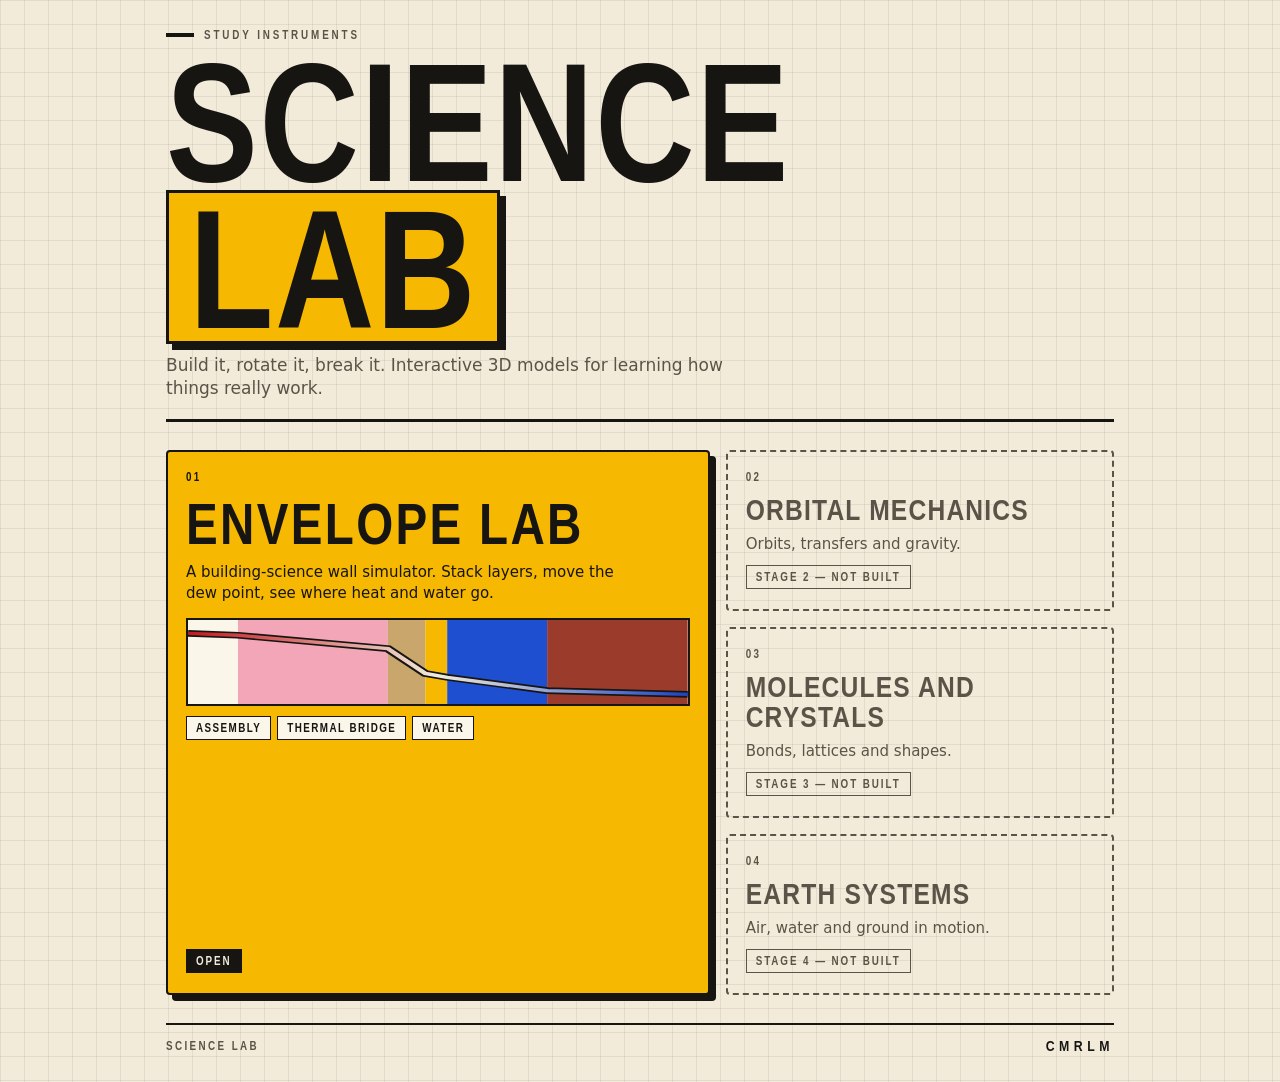
==== index.html @ 40a98b8a "Add Science Lab with Envelope Lab (Stage 1) Envelope Lab is a 3D wall simulator with three modes: As" ====
<!doctype html>
<html lang="en">
<head>
<meta charset="utf-8">
<meta name="viewport" content="width=device-width, initial-scale=1, viewport-fit=cover">
<title>Science Lab</title>
<meta name="description" content="Interactive 3D instruments for learning how things work.">
<meta name="theme-color" content="#f2ebda" media="(prefers-color-scheme: light)">
<meta name="theme-color" content="#14120e" media="(prefers-color-scheme: dark)">
<meta name="apple-mobile-web-app-capable" content="yes">
<meta name="mobile-web-app-capable" content="yes">
<meta name="apple-mobile-web-app-title" content="Science Lab">
<meta name="apple-mobile-web-app-status-bar-style" content="default">
<link rel="manifest" href="manifest.json">
<link rel="apple-touch-icon" href="icons/apple-touch-icon.png">
<link rel="icon" type="image/png" href="icons/icon-192.png">
<link rel="stylesheet" href="shared/style.css">
<style>
  body { min-height: 100vh; background-image: linear-gradient(var(--grid-line) 1px, transparent 1px), linear-gradient(90deg, var(--grid-line) 1px, transparent 1px); background-size: 24px 24px; }
  .hub { max-width: 980px; margin: 0 auto; padding: calc(env(safe-area-inset-top, 0px) + 28px) max(16px, env(safe-area-inset-right)) calc(28px + env(safe-area-inset-bottom, 0px)) max(16px, env(safe-area-inset-left)); display: flex; flex-direction: column; gap: 28px; min-height: 100vh; }
  .masthead { display: flex; flex-direction: column; gap: 10px; border-bottom: 3px solid var(--ink); padding-bottom: 18px; }
  .kicker { font: 800 12px var(--font-display); letter-spacing: 0.24em; text-transform: uppercase; color: var(--ink-2); display: flex; align-items: center; gap: 10px; }
  .kicker::before { content: ""; width: 28px; height: 4px; background: var(--ink); }
  .wordmark { font-family: var(--font-display); font-weight: 900; text-transform: uppercase; line-height: 0.82; letter-spacing: 0.01em; font-size: clamp(76px, 22vw, 168px); display: flex; flex-wrap: wrap; align-items: flex-end; gap: 0 0.18em; }
  .wordmark .lab { background: var(--accent); color: var(--accent-ink); padding: 0.04em 0.12em 0.02em; border: 3px solid var(--ink); box-shadow: 6px 6px 0 var(--ink); }
  .tagline { max-width: 34em; font-size: 17px; color: var(--ink-2); }
  .modules { display: grid; grid-template-columns: 1fr; gap: 16px; }
  @media (min-width: 700px) { .modules { grid-template-columns: 1.4fr 1fr; } .module.live { grid-row: span 3; } }
  .module { position: relative; display: flex; flex-direction: column; gap: 10px; padding: 18px 18px 20px; border: 2px solid var(--ink); border-radius: var(--radius); background: var(--paper-2); color: var(--ink); text-decoration: none; min-height: 132px; }
  .module .num-tag { font: 800 12px var(--font-display); letter-spacing: 0.2em; color: var(--ink-2); }
  .module h2 { font: 900 30px/1 var(--font-display); letter-spacing: 0.04em; text-transform: uppercase; }
  .module p { font-size: 15px; color: var(--ink-2); max-width: 30em; }
  .module .status { margin-top: auto; align-self: flex-start; font: 800 12px var(--font-display); letter-spacing: 0.16em; text-transform: uppercase; padding: 4px 9px; border: 1.5px solid var(--ink-2); color: var(--ink-2); }
  .module.live { background: var(--accent); color: var(--accent-ink); box-shadow: 6px 6px 0 var(--ink); }
  .module.live .num-tag, .module.live p { color: var(--accent-ink); }
  .module.live h2 { font-size: clamp(38px, 9vw, 58px); }
  .module.live .status { background: var(--ink); color: var(--paper); border-color: var(--ink); }
  .module.live:active { transform: translate(3px, 3px); box-shadow: 3px 3px 0 var(--ink); }
  .module.off { border-style: dashed; border-color: var(--ink-2); background: transparent; }
  .module.off h2 { color: var(--ink-2); }
  .wall-art { display: block; width: 100%; height: 88px; margin-top: 4px; border: 2px solid var(--ink); background: var(--paper-2); }
  .chips { display: flex; flex-wrap: wrap; gap: 6px; }
  .chip { font: 800 12px var(--font-display); letter-spacing: 0.12em; text-transform: uppercase; padding: 4px 9px; border: 1.5px solid var(--ink); background: var(--paper-2); color: var(--ink); }
  footer { margin-top: auto; display: flex; align-items: center; justify-content: space-between; border-top: 2px solid var(--ink); padding-top: 12px; font: 800 12px var(--font-display); letter-spacing: 0.2em; text-transform: uppercase; color: var(--ink-2); }
  footer .mark { color: var(--ink); font-size: 15px; letter-spacing: 0.3em; }
</style>
</head>
<body>
<div class="hub">
  <header class="masthead">
    <div class="kicker">Study instruments</div>
    <h1 class="wordmark"><span>Science</span><span class="lab">Lab</span></h1>
    <p class="tagline">Build it, rotate it, break it. Interactive 3D models for learning how things really work.</p>
  </header>

  <main class="modules">
    <a class="module live" href="envelope/">
      <span class="num-tag">01</span>
      <h2>Envelope Lab</h2>
      <p>A building-science wall simulator. Stack layers, move the dew point, see where heat and water go.</p>
      <svg class="wall-art" viewBox="0 0 320 88" preserveAspectRatio="none" role="img" aria-label="Wall section with a thermal gradient line">
        <defs><linearGradient id="g" x1="0" x2="1"><stop offset="0" stop-color="#c4181f"/><stop offset=".5" stop-color="#f1ecde"/><stop offset="1" stop-color="#1b44c8"/></linearGradient></defs>
        <rect x="0" y="0" width="32" height="88" fill="#faf6ea"/>
        <rect x="32" y="0" width="96" height="88" fill="#f2a6b8"/>
        <rect x="128" y="0" width="24" height="88" fill="#c9a66b"/>
        <rect x="152" y="0" width="14" height="88" fill="#f6b800"/>
        <rect x="166" y="0" width="64" height="88" fill="#1d4fd0"/>
        <rect x="230" y="0" width="90" height="88" fill="#9a3b2c"/>
        <polyline points="0,14 32,16 128,30 152,56 166,60 230,74 320,78" fill="none" stroke="#171512" stroke-width="7"/>
        <polyline points="0,14 32,16 128,30 152,56 166,60 230,74 320,78" fill="none" stroke="url(#g)" stroke-width="3.5"/>
      </svg>
      <div class="chips"><span class="chip">Assembly</span><span class="chip">Thermal Bridge</span><span class="chip">Water</span></div>
      <span class="status">Open</span>
    </a>
    <div class="module off" aria-disabled="true">
      <span class="num-tag">02</span>
      <h2>Orbital Mechanics</h2>
      <p>Orbits, transfers and gravity.</p>
      <span class="status">Stage 2 &mdash; not built</span>
    </div>
    <div class="module off" aria-disabled="true">
      <span class="num-tag">03</span>
      <h2>Molecules and Crystals</h2>
      <p>Bonds, lattices and shapes.</p>
      <span class="status">Stage 3 &mdash; not built</span>
    </div>
    <div class="module off" aria-disabled="true">
      <span class="num-tag">04</span>
      <h2>Earth Systems</h2>
      <p>Air, water and ground in motion.</p>
      <span class="status">Stage 4 &mdash; not built</span>
    </div>
  </main>

  <footer><span>Science Lab</span><span class="mark">CMRLM</span></footer>
</div>
<script>
  if ('serviceWorker' in navigator) {
    window.addEventListener('load', function () {
      navigator.serviceWorker.register('sw.js').catch(function (e) { console.warn('Service worker not registered', e); });
    });
  }
</script>
</body>
</html>
---- shared/style.css ----
/* ==========================================================================
   SCIENCE LAB  design system  ("drafting-table instrument")
   Warm paper, ink linework, one signal-yellow accent, blue-to-red thermal scale.

   DOCUMENTATION FOR MODE AUTHORS
   Build panels ONLY from shared/ui.js helpers plus the classes below.

   TOKENS (CSS variables on :root; dark values under prefers-color-scheme)
     --paper --paper-2 --paper-3   page / raised surface / sunken surface
     --ink --ink-2                 text and linework / secondary text
     --line --line-strong          hairline / ink rule
     --accent --accent-ink         signal yellow (fills only) / text on accent
     --warn --ok --cold --hot      status and thermal ends
     --stage-bg                    3D stage background
     --radius --gap                4px / 12px
     --font-display --font-body --font-mono
     --thermal-gradient            cold-to-hot gradient (same stops as scene.js)
     --safe-b                      bottom safe-area inset

   SHELL            .app .app-header .home-link .app-title .tabs .tab .shell
                    .stage-wrap .stage .summary .sheet .sheet-tabs
                    .panel-wrap .panel-title .panel (scroll body of a panel)
   LAYOUT HELPERS   .stats (auto-fit grid of .stat)  .cols (wrapping columns)
                    .row (flex row, gap)  .grow  .muted  .mono  .num  .caps
   GROUPS           .card  .section  .section-title  .section-body
   STAT             .stat .stat-head .stat-label .stat-value .stat-unit .stat-hint
                    [data-warn="true"]
   SOURCE TAG       .src-tag   .popover (+ .popover-cap)
   CONTROLS         .field .field-head .field-label .field-value  (shared wrapper)
                    .slider .range   .select .select-input
                    .seg .seg-btn [aria-checked="true"]
                    .toggle .toggle-label .toggle-track .toggle-knob
                    .stepper .stepper-btn .stepper-val
                    .btn .btn-primary .btn-ghost
   BANNER           .banner .banner-warn .banner-ok .banner-info
                    .banner-icon .banner-title .banner-text
   LEGEND           .legend .legend-item .swatch   .thermal-bar .thermal-labels
   TABS             .tabs .tab [aria-selected="true"]   (.tabs-modes, .tabs-sheet)
   LAYER ROW        .layer-row .handle .swatch .layer-main .layer-name
                    .layer-sub .layer-r .layer-foot [data-selected="true"]
                    [data-warn="true"]
   ========================================================================== */

:root {
  color-scheme: light dark;
  --paper: #f2ebda;
  --paper-2: #faf6ea;
  --paper-3: #e7dec6;
  --ink: #171512;
  --ink-2: #5a5448;
  --line: #cdc2a8;
  --line-strong: #171512;
  --accent: #f6b800;
  --accent-ink: #171512;
  --warn: #c8261a;
  --ok: #17784a;
  --cold: #1d4fd0;
  --hot: #d93a14;
  --stage-bg: #ebe2cb;
  --grid-line: rgba(23, 21, 18, 0.07);
  --shadow: 0 1px 0 var(--ink);
  --radius: 4px;
  --gap: 12px;
  --font-display: "Avenir Next Condensed", "DIN Condensed", "Arial Narrow", "Liberation Sans Narrow", "DejaVu Sans Condensed", sans-serif;
  --font-body: -apple-system, "SF Pro Text", system-ui, "Segoe UI", Roboto, sans-serif;
  --font-mono: ui-monospace, "SF Mono", Menlo, Consolas, "DejaVu Sans Mono", monospace;
  --thermal-gradient: linear-gradient(90deg, #1b44c8 0%, #4f9be8 25%, #f1ecde 50%, #f2a03d 75%, #c4181f 100%);
  --safe-b: env(safe-area-inset-bottom, 0px);
}

@media (prefers-color-scheme: dark) {
  :root {
    --paper: #14120e;
    --paper-2: #1e1b15;
    --paper-3: #0e0d0a;
    --ink: #f4ecd8;
    --ink-2: #aaa18c;
    --line: #3b3629;
    --line-strong: #f4ecd8;
    --accent: #ffc61a;
    --accent-ink: #14120e;
    --warn: #ff6e50;
    --ok: #4cc27a;
    --cold: #6ba3ff;
    --hot: #ff6e50;
    --stage-bg: #0c0b09;
    --grid-line: rgba(244, 236, 216, 0.07);
  }
}

*, *::before, *::after { box-sizing: border-box; }
html { -webkit-text-size-adjust: 100%; text-size-adjust: 100%; }
body {
  margin: 0;
  background: var(--paper);
  color: var(--ink);
  font: 400 15px/1.4 var(--font-body);
  -webkit-font-smoothing: antialiased;
  overflow-x: hidden;
}
h1, h2, h3, p { margin: 0; }
button, input, select { font: inherit; color: inherit; }
button { cursor: pointer; -webkit-tap-highlight-color: transparent; }
:focus-visible { outline: 3px solid var(--accent); outline-offset: 2px; }
.mono, .num { font-family: var(--font-mono); font-variant-numeric: tabular-nums; }
.caps {
  font-family: var(--font-display);
  font-weight: 800;
  text-transform: uppercase;
  letter-spacing: 0.09em;
}
.muted { color: var(--ink-2); }
.grow { flex: 1 1 auto; min-width: 0; }
.row { display: flex; align-items: center; gap: var(--gap); flex-wrap: wrap; }

/* ---------- Shell ---------- */
.app {
  height: 100vh;
  height: 100dvh;
  display: flex;
  flex-direction: column;
  overflow: hidden;
  padding: env(safe-area-inset-top, 0px) env(safe-area-inset-right, 0px) 0 env(safe-area-inset-left, 0px);
}
.app-header {
  flex: none;
  display: grid;
  grid-template-columns: auto 1fr;
  grid-template-areas: "home title" "modes modes";
  align-items: center;
  column-gap: 4px;
  background: var(--paper);
  border-bottom: 2px solid var(--line-strong);
}
.home-link {
  grid-area: home;
  display: inline-flex;
  align-items: center;
  min-height: 44px;
  padding: 0 8px 0 16px;
  color: var(--ink);
  text-decoration: none;
  font-family: var(--font-display);
  font-weight: 800;
  font-size: 14px;
  letter-spacing: 0.12em;
  text-transform: uppercase;
}
.home-link::before { content: "\2039"; font-size: 26px; line-height: 1; margin-right: 6px; transform: translateY(-2px); }
.app-title {
  grid-area: title;
  font-family: var(--font-display);
  font-weight: 900;
  font-size: 24px;
  letter-spacing: 0.06em;
  text-transform: uppercase;
  line-height: 1;
  display: flex;
  align-items: center;
  gap: 10px;
}
.app-title::before {
  content: "";
  width: 14px; height: 14px;
  background: var(--accent);
  border: 2px solid var(--ink);
  flex: none;
}
.app-header .tabs-modes { grid-area: modes; }

.shell {
  flex: 1 1 auto;
  min-height: 0;
  display: flex;
  flex-direction: column;
}
.stage-wrap {
  flex: 0 0 45%;
  min-height: 190px;
  position: relative;
  border-bottom: 2px solid var(--line-strong);
  background: var(--stage-bg);
}
.stage {
  position: absolute;
  inset: 0;
  background-color: var(--stage-bg);
  background-image:
    linear-gradient(var(--grid-line) 1px, transparent 1px),
    linear-gradient(90deg, var(--grid-line) 1px, transparent 1px);
  background-size: 24px 24px;
  overflow: hidden;
}
.stage canvas {
  position: absolute;
  inset: 0;
  width: 100%;
  height: 100%;
  display: block;
  touch-action: none;
  outline: none;
}
.stage-fallback {
  position: absolute; inset: 0;
  display: grid; place-items: center;
  padding: 24px; text-align: center;
  color: var(--ink-2);
}
/* crop marks on the stage corners */
.stage-wrap::before, .stage-wrap::after {
  content: ""; position: absolute; z-index: 2; pointer-events: none;
  width: 18px; height: 18px;
  border: 0 solid var(--ink);
}
.stage-wrap::before { top: 8px; left: 8px; border-top-width: 2px; border-left-width: 2px; }
.stage-wrap::after { bottom: 8px; right: 8px; border-bottom-width: 2px; border-right-width: 2px; }

.summary {
  flex: none;
  padding: 9px 16px;
  background: var(--paper-2);
  border-bottom: 1px solid var(--line-strong);
  font: 600 13px/1.3 var(--font-mono);
  font-variant-numeric: tabular-nums;
  white-space: nowrap;
  overflow: hidden;
  text-overflow: ellipsis;
}
.summary:empty { display: none; }

.sheet {
  flex: 1 1 auto;
  min-height: 0;
  display: flex;
  flex-direction: column;
  background: var(--paper);
}
.panel-wrap { display: none; flex: 1 1 auto; min-height: 0; flex-direction: column; }
.panel-wrap.is-active { display: flex; }
.panel-title {
  display: none;
  flex: none;
  margin: 0;
  padding: 12px 16px 10px;
  font-family: var(--font-display);
  font-weight: 900;
  font-size: 18px;
  letter-spacing: 0.1em;
  text-transform: uppercase;
  border-bottom: 2px solid var(--line-strong);
  background: var(--paper);
  align-items: center;
  gap: 10px;
}
.panel-title::before { content: ""; width: 10px; height: 10px; background: var(--accent); border: 2px solid var(--ink); }
.panel {
  flex: 1 1 auto;
  min-height: 0;
  overflow-y: auto;
  overflow-x: hidden;
  -webkit-overflow-scrolling: touch;
  overscroll-behavior: contain;
  padding: 14px 16px calc(24px + var(--safe-b));
  display: flex;
  flex-direction: column;
  gap: 18px;
}

@media (min-width: 900px) {
  .app-header {
    grid-template-columns: auto auto 1fr;
    grid-template-areas: "home title modes";
    padding-right: 16px;
    column-gap: 8px;
  }
  .app-header .tabs-modes { justify-self: end; width: auto; min-width: 440px; border-top: 0; }
  .app-header { min-height: 56px; }
  .app-header .tabs-modes .tab { min-height: 56px; }
  .shell {
    display: grid;
    grid-template-columns: clamp(280px, 24vw, 340px) minmax(0, 1fr) clamp(290px, 26vw, 370px);
    grid-template-rows: minmax(0, 1fr) clamp(220px, 36vh, 360px);
    grid-template-areas: "a stage b" "c c c";
  }
  .sheet { display: contents; }
  .sheet-tabs { display: none !important; }
  .summary { display: none; }
  .stage-wrap { grid-area: stage; flex: none; border-bottom: 0; border-left: 2px solid var(--line-strong); border-right: 2px solid var(--line-strong); min-height: 0; }
  .panel-wrap { display: flex; min-width: 0; background: var(--paper); }
  .panel-wrap[data-panel="a"] { grid-area: a; }
  .panel-wrap[data-panel="b"] { grid-area: b; }
  .panel-wrap[data-panel="c"] { grid-area: c; border-top: 2px solid var(--line-strong); }
  .panel-title { display: flex; }
  .panel { padding-bottom: 20px; }
  .panel-wrap[data-panel="c"] .panel { flex-direction: row; flex-wrap: wrap; align-content: flex-start; gap: 18px 28px; }
  .panel-wrap[data-panel="c"] .panel > * { flex: 1 1 300px; min-width: 0; }
}

/* ---------- Tabs ---------- */
.tabs { display: flex; width: 100%; background: var(--paper); }
.tab {
  flex: 1 1 auto;
  min-height: 46px;
  padding: 0 10px;
  border: 0;
  border-top: 1px solid var(--line-strong);
  border-right: 1px solid var(--line);
  background: transparent;
  color: var(--ink-2);
  font-family: var(--font-display);
  font-weight: 800;
  font-size: 15px;
  letter-spacing: 0.08em;
  text-transform: uppercase;
  white-space: nowrap;
  position: relative;
}
.tab:last-child { border-right: 0; }
.tab[aria-selected="true"] { background: var(--ink); color: var(--paper); }
.tab[aria-selected="true"]::after {
  content: ""; position: absolute; left: 0; right: 0; bottom: 0; height: 5px; background: var(--accent);
}
.tabs-sheet { border-bottom: 2px solid var(--line-strong); flex: none; }
.tabs-sheet .tab { background: var(--paper-2); }
.tabs-sheet .tab[aria-selected="true"] { background: var(--ink); }
.tabs-sheet .tab { border-top: 0; }
.tabs-modes .tab { font-size: 14px; letter-spacing: 0.06em; padding: 0 6px; }

/* ---------- Groups ---------- */
.card {
  background: var(--paper-2);
  border: 1.5px solid var(--line-strong);
  border-radius: var(--radius);
  padding: 14px;
  display: flex;
  flex-direction: column;
  gap: 14px;
  box-shadow: 3px 3px 0 var(--ink);
}
.section { display: flex; flex-direction: column; gap: 10px; min-width: 0; }
.section-title {
  display: flex; align-items: center; gap: 10px;
  font-family: var(--font-display);
  font-weight: 900;
  font-size: 13px;
  letter-spacing: 0.16em;
  text-transform: uppercase;
  color: var(--ink);
}
.section-title::after { content: ""; flex: 1; height: 2px; background: var(--ink); opacity: 0.85; }
.section-body { display: flex; flex-direction: column; gap: 14px; min-width: 0; }
.stats { display: grid; grid-template-columns: repeat(auto-fit, minmax(128px, 1fr)); gap: 10px; }
.cols { display: flex; flex-wrap: wrap; gap: 18px; }
.cols > * { flex: 1 1 240px; min-width: 0; }

/* ---------- Stat ---------- */
.stat {
  background: var(--paper-2);
  border: 1.5px solid var(--line-strong);
  border-radius: var(--radius);
  padding: 9px 11px 10px;
  min-width: 0;
  display: flex; flex-direction: column; gap: 2px;
  position: relative;
}
.stat::before { content: ""; position: absolute; left: -1.5px; top: -1.5px; bottom: -1.5px; width: 5px; background: var(--ink); border-radius: var(--radius) 0 0 var(--radius); }
.stat[data-warn="true"]::before { background: var(--warn); }
.stat[data-warn="true"] { border-color: var(--warn); }
.stat-head { display: flex; flex-wrap: wrap; align-items: center; justify-content: space-between; gap: 2px 6px; min-height: 22px; }
.stat-label {
  font-family: var(--font-display); font-weight: 800; font-size: 12px;
  letter-spacing: 0.14em; text-transform: uppercase; color: var(--ink-2);
  flex: 0 0 auto;
}
.stat-value {
  font-family: var(--font-mono); font-variant-numeric: tabular-nums;
  font-weight: 700; font-size: 32px; line-height: 1.05; letter-spacing: -0.02em;
  display: inline-flex; align-items: baseline; gap: 5px; flex-wrap: wrap;
}
.stat[data-warn="true"] .stat-value { color: var(--warn); }
.stat-unit { font: 600 12px var(--font-body); letter-spacing: 0; color: var(--ink-2); }
.stat-hint { font-size: 12px; color: var(--ink-2); line-height: 1.3; }

/* ---------- Source tag + popover ---------- */
.src-tag {
  display: inline-flex; align-items: center; gap: 4px;
  max-width: 11em; min-height: 22px; padding: 1px 7px;
  border: 1px solid var(--ink-2); border-radius: 999px; background: transparent;
  color: var(--ink-2);
  font: 700 10px/1.2 var(--font-display); letter-spacing: 0.08em; text-transform: uppercase;
  overflow: hidden; text-overflow: ellipsis; white-space: nowrap;
  position: relative;
}
.src-tag::before { content: "i"; font: italic 800 10px serif; width: 12px; height: 12px; border-radius: 50%; background: var(--ink-2); color: var(--paper); display: inline-grid; place-items: center; flex: none; }
.src-tag > span { overflow: hidden; text-overflow: ellipsis; }
.src-tag::after { content: ""; position: absolute; inset: -11px -4px; } /* 44 px hit area */
.src-tag[aria-expanded="true"] { background: var(--ink); color: var(--paper); border-color: var(--ink); }
.popover {
  position: fixed; z-index: 100; max-width: min(280px, calc(100vw - 16px));
  padding: 10px 12px; background: var(--ink); color: var(--paper);
  border-radius: var(--radius); font-size: 13px; line-height: 1.35;
  box-shadow: 0 6px 24px rgba(0, 0, 0, 0.35);
}
.popover-cap { display: block; font: 800 10px var(--font-display); letter-spacing: 0.16em; text-transform: uppercase; color: var(--accent); margin-bottom: 2px; }
.field-label-row { display: flex; align-items: center; gap: 6px; }

/* ---------- Fields ---------- */
.field { display: flex; flex-direction: column; gap: 6px; min-width: 0; }
.field-head { display: flex; align-items: baseline; justify-content: space-between; gap: 10px; }
.field-label {
  font-family: var(--font-display); font-weight: 800; font-size: 12px;
  letter-spacing: 0.14em; text-transform: uppercase; color: var(--ink);
}
.field-value { font: 700 16px var(--font-mono); font-variant-numeric: tabular-nums; }
.field-value .unit { font: 600 12px var(--font-body); color: var(--ink-2); margin-left: 3px; }

.range {
  -webkit-appearance: none; appearance: none;
  width: 100%; height: 44px; margin: 0; background: transparent; cursor: pointer;
  --pct: 50%; touch-action: pan-y;
}
.range::-webkit-slider-runnable-track {
  height: 8px; border-radius: 0; border: 1.5px solid var(--ink);
  background: linear-gradient(to right, var(--accent) var(--pct), var(--paper-3) var(--pct));
}
.range::-moz-range-track { height: 8px; border: 1.5px solid var(--ink); background: var(--paper-3); }
.range::-moz-range-progress { height: 8px; background: var(--accent); }
.range::-webkit-slider-thumb {
  -webkit-appearance: none; appearance: none;
  width: 30px; height: 30px; margin-top: -12px; border-radius: 50%;
  background: var(--paper-2); border: 3px solid var(--ink);
  box-shadow: 0 2px 0 var(--ink);
}
.range::-moz-range-thumb { width: 24px; height: 24px; border-radius: 50%; background: var(--paper-2); border: 3px solid var(--ink); }
.range:active::-webkit-slider-thumb { background: var(--accent); }

.select-input {
  -webkit-appearance: none; appearance: none;
  width: 100%; min-height: 46px; padding: 0 42px 0 12px;
  background: var(--paper-2); color: var(--ink);
  border: 1.5px solid var(--ink); border-radius: var(--radius);
  font: 600 16px var(--font-body);
  background-image: linear-gradient(45deg, transparent 50%, var(--ink) 50%), linear-gradient(135deg, var(--ink) 50%, transparent 50%);
  background-position: calc(100% - 22px) 52%, calc(100% - 16px) 52%;
  background-size: 6px 6px, 6px 6px; background-repeat: no-repeat;
  text-overflow: ellipsis;
}

.seg { display: flex; border: 1.5px solid var(--ink); border-radius: var(--radius); overflow: hidden; background: var(--paper-2); }
.seg-btn {
  flex: 1 1 0; min-width: 0; min-height: 44px; padding: 0 6px;
  border: 0; border-right: 1px solid var(--ink); background: transparent; color: var(--ink);
  font-family: var(--font-display); font-weight: 800; font-size: 14px; letter-spacing: 0.06em; text-transform: uppercase;
  overflow: hidden; text-overflow: ellipsis; white-space: nowrap;
}
.seg-btn:last-child { border-right: 0; }
.seg-btn[aria-checked="true"] { background: var(--accent); color: var(--accent-ink); box-shadow: inset 0 -4px 0 var(--ink); }

.toggle {
  display: flex; align-items: center; justify-content: space-between; gap: 12px;
  width: 100%; min-height: 46px; padding: 0 2px; border: 0; background: transparent; text-align: left;
}
.toggle-label { font-family: var(--font-display); font-weight: 800; font-size: 13px; letter-spacing: 0.12em; text-transform: uppercase; }
.toggle-track { flex: none; width: 56px; height: 30px; border: 2px solid var(--ink); border-radius: 15px; background: var(--paper-3); position: relative; transition: background 0.15s; }
.toggle-knob { position: absolute; top: 2px; left: 2px; width: 22px; height: 22px; border-radius: 50%; background: var(--ink); transition: transform 0.15s; }
.toggle[aria-checked="true"] .toggle-track { background: var(--accent); }
.toggle[aria-checked="true"] .toggle-knob { transform: translateX(26px); }

.btn {
  min-height: 46px; padding: 0 18px; border: 1.5px solid var(--ink); border-radius: var(--radius);
  background: var(--paper-2); color: var(--ink);
  font-family: var(--font-display); font-weight: 800; font-size: 14px; letter-spacing: 0.1em; text-transform: uppercase;
  box-shadow: 2px 2px 0 var(--ink);
}
.btn:active { transform: translate(2px, 2px); box-shadow: none; }
.btn-primary { background: var(--accent); color: var(--accent-ink); }
.btn-ghost { background: transparent; box-shadow: none; }

.stepper { display: inline-flex; align-items: center; border: 1.5px solid var(--ink); border-radius: var(--radius); background: var(--paper-2); }
.stepper-btn {
  width: 44px; height: 44px; border: 0; background: transparent; color: var(--ink);
  font: 700 22px/1 var(--font-mono);
}
.stepper-btn:active { background: var(--accent); color: var(--accent-ink); }
.stepper-btn:disabled { opacity: 0.3; }
.stepper-val { min-width: 54px; text-align: center; font: 700 14px var(--font-mono); font-variant-numeric: tabular-nums; border-left: 1px solid var(--line); border-right: 1px solid var(--line); line-height: 44px; padding: 0 6px; }

/* ---------- Banner ---------- */
.banner {
  display: flex; gap: 11px; align-items: flex-start; padding: 11px 13px;
  border: 1.5px solid var(--ink); border-left-width: 8px; border-radius: var(--radius);
  background: var(--paper-2);
}
.banner-icon {
  flex: none; width: 24px; height: 24px; display: grid; place-items: center;
  font: 900 15px var(--font-display); color: var(--paper); background: var(--ink); border-radius: 2px;
}
.banner-title { font-family: var(--font-display); font-weight: 900; font-size: 15px; letter-spacing: 0.08em; text-transform: uppercase; line-height: 1.2; }
.banner-text { font-size: 14px; line-height: 1.38; margin-top: 2px; }
.banner-warn { border-color: var(--warn); }
.banner-warn .banner-icon { background: var(--warn); color: #fff; }
.banner-warn .banner-title { color: var(--warn); }
.banner-ok { border-color: var(--ok); }
.banner-ok .banner-icon { background: var(--ok); color: #fff; }
.banner-ok .banner-title { color: var(--ok); }
.banner-info { border-color: var(--cold); }
.banner-info .banner-icon { background: var(--cold); color: #fff; }
.banner-info .banner-title { color: var(--cold); }

/* ---------- Legend ---------- */
.legend { display: flex; flex-wrap: wrap; gap: 8px 16px; list-style: none; margin: 0; padding: 0; }
.legend-item { display: flex; align-items: center; gap: 8px; font-size: 13px; font-weight: 600; min-height: 24px; }
.swatch { flex: none; width: 22px; height: 22px; border: 1.5px solid var(--ink); border-radius: 2px; background: var(--ink-2); display: inline-block; }
.thermal-bar { height: 14px; border: 1.5px solid var(--ink); background: var(--thermal-gradient); }
.thermal-labels { display: flex; justify-content: space-between; font: 700 12px var(--font-mono); font-variant-numeric: tabular-nums; margin-top: 4px; }

/* ---------- Layer row ---------- */
.layer-row {
  display: flex; flex-wrap: wrap; align-items: center; gap: 4px 10px;
  padding: 8px 10px 8px 6px; min-height: 56px;
  background: var(--paper-2); border: 1.5px solid var(--ink); border-radius: var(--radius);
  position: relative;
}
.layer-row + .layer-row { margin-top: -6px; }
.layer-row[data-selected="true"] { background: var(--paper-3); box-shadow: inset 6px 0 0 var(--accent), 3px 3px 0 var(--ink); z-index: 1; }
.layer-row[data-warn="true"] { border-color: var(--warn); }
.layer-row[data-warn="true"] .layer-r { color: var(--warn); }
.layer-row[data-clickable="true"] { cursor: pointer; }
.handle {
  flex: none; width: 24px; height: 44px; touch-action: none; cursor: grab;
  background-image: radial-gradient(circle, var(--ink-2) 1.6px, transparent 2px);
  background-size: 8px 8px; background-position: center; background-repeat: space;
  background-clip: content-box; padding: 12px 4px;
}
.layer-main { flex: 1 1 0; min-width: 0; }
.layer-name { font: 700 15px/1.2 var(--font-body); overflow: hidden; text-overflow: ellipsis; white-space: nowrap; }
.layer-sub { font-size: 12px; color: var(--ink-2); overflow: hidden; text-overflow: ellipsis; white-space: nowrap; }
.layer-r { flex: none; font: 700 15px var(--font-mono); font-variant-numeric: tabular-nums; text-align: right; }
.layer-foot { flex: 1 1 100%; display: flex; align-items: center; justify-content: space-between; gap: 8px; padding-left: 34px; }
.layer-foot .stepper { margin-left: auto; }

@media (prefers-reduced-motion: reduce) {
  *, *::before, *::after { transition: none !important; animation: none !important; scroll-behavior: auto !important; }
}
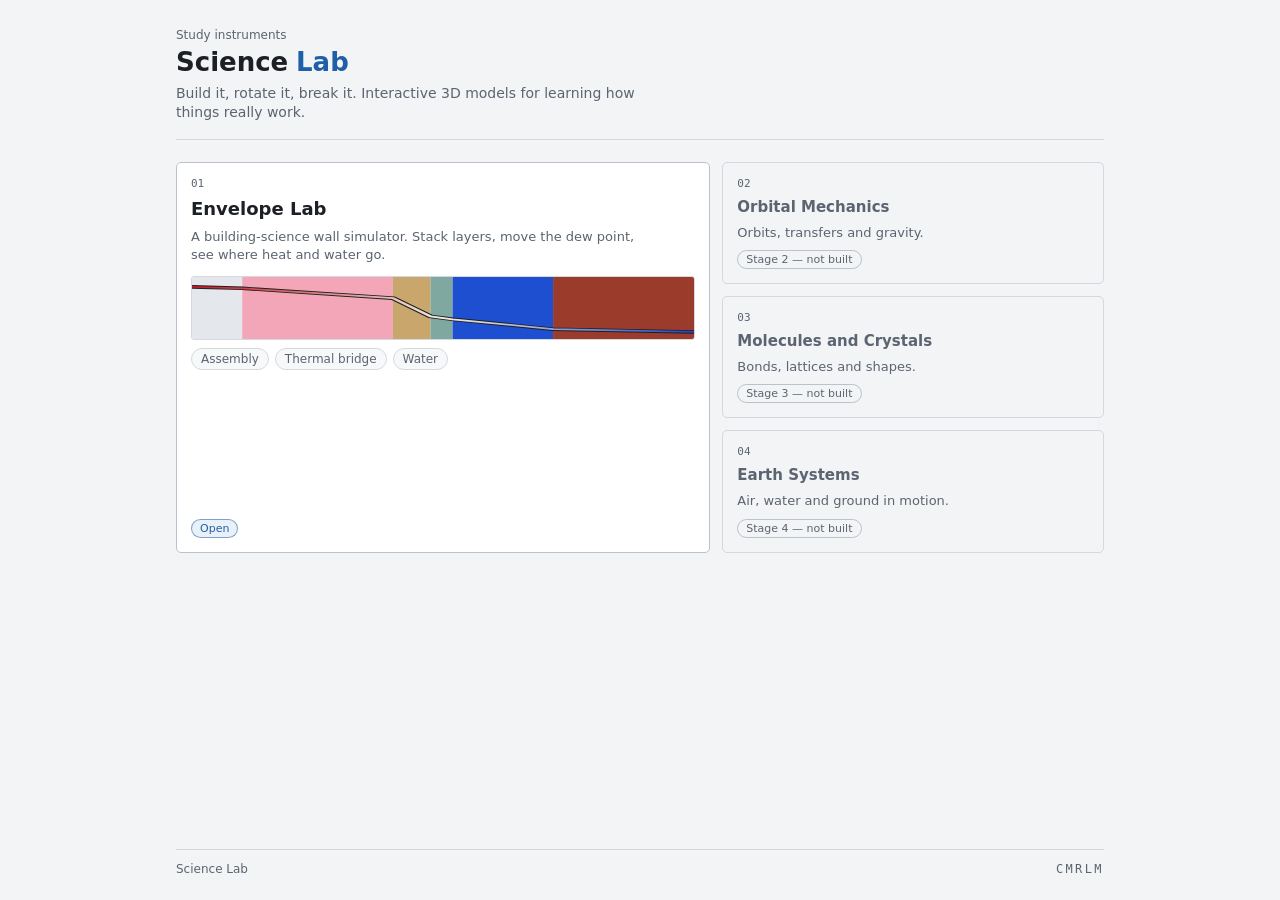
==== commit 93c56377: "Restyle the screen to a neutral analysis-software look Cool gray panels, one blue accent, sentence-c" ====
--- a/index.html
+++ b/index.html
@@ -5,8 +5,8 @@
 <meta name="viewport" content="width=device-width, initial-scale=1, viewport-fit=cover">
 <title>Science Lab</title>
 <meta name="description" content="Interactive 3D instruments for learning how things work.">
-<meta name="theme-color" content="#f2ebda" media="(prefers-color-scheme: light)">
-<meta name="theme-color" content="#14120e" media="(prefers-color-scheme: dark)">
+<meta name="theme-color" content="#f3f4f6" media="(prefers-color-scheme: light)">
+<meta name="theme-color" content="#1b1e22" media="(prefers-color-scheme: dark)">
 <meta name="apple-mobile-web-app-capable" content="yes">
 <meta name="mobile-web-app-capable" content="yes">
 <meta name="apple-mobile-web-app-title" content="Science Lab">
@@ -16,33 +16,32 @@
 <link rel="icon" type="image/png" href="icons/icon-192.png">
 <link rel="stylesheet" href="shared/style.css">
 <style>
-  body { min-height: 100vh; background-image: linear-gradient(var(--grid-line) 1px, transparent 1px), linear-gradient(90deg, var(--grid-line) 1px, transparent 1px); background-size: 24px 24px; }
-  .hub { max-width: 980px; margin: 0 auto; padding: calc(env(safe-area-inset-top, 0px) + 28px) max(16px, env(safe-area-inset-right)) calc(28px + env(safe-area-inset-bottom, 0px)) max(16px, env(safe-area-inset-left)); display: flex; flex-direction: column; gap: 28px; min-height: 100vh; }
-  .masthead { display: flex; flex-direction: column; gap: 10px; border-bottom: 3px solid var(--ink); padding-bottom: 18px; }
-  .kicker { font: 800 12px var(--font-display); letter-spacing: 0.24em; text-transform: uppercase; color: var(--ink-2); display: flex; align-items: center; gap: 10px; }
-  .kicker::before { content: ""; width: 28px; height: 4px; background: var(--ink); }
-  .wordmark { font-family: var(--font-display); font-weight: 900; text-transform: uppercase; line-height: 0.82; letter-spacing: 0.01em; font-size: clamp(76px, 22vw, 168px); display: flex; flex-wrap: wrap; align-items: flex-end; gap: 0 0.18em; }
-  .wordmark .lab { background: var(--accent); color: var(--accent-ink); padding: 0.04em 0.12em 0.02em; border: 3px solid var(--ink); box-shadow: 6px 6px 0 var(--ink); }
-  .tagline { max-width: 34em; font-size: 17px; color: var(--ink-2); }
-  .modules { display: grid; grid-template-columns: 1fr; gap: 16px; }
+  body { min-height: 100vh; }
+  .hub { max-width: 960px; margin: 0 auto; padding: calc(env(safe-area-inset-top, 0px) + 28px) max(16px, env(safe-area-inset-right)) calc(24px + env(safe-area-inset-bottom, 0px)) max(16px, env(safe-area-inset-left)); display: flex; flex-direction: column; gap: 22px; min-height: 100vh; }
+  .masthead { display: flex; flex-direction: column; gap: 6px; border-bottom: 1px solid var(--line); padding-bottom: 16px; }
+  .kicker { font: 500 12px var(--font-body); color: var(--ink-2); }
+  .wordmark { font: 600 26px/1.15 var(--font-body); display: flex; flex-wrap: wrap; gap: 0 0.3em; }
+  .wordmark .lab { color: var(--accent); }
+  .tagline { max-width: 36em; font-size: 14px; color: var(--ink-2); }
+  .modules { display: grid; grid-template-columns: 1fr; gap: 12px; }
   @media (min-width: 700px) { .modules { grid-template-columns: 1.4fr 1fr; } .module.live { grid-row: span 3; } }
-  .module { position: relative; display: flex; flex-direction: column; gap: 10px; padding: 18px 18px 20px; border: 2px solid var(--ink); border-radius: var(--radius); background: var(--paper-2); color: var(--ink); text-decoration: none; min-height: 132px; }
-  .module .num-tag { font: 800 12px var(--font-display); letter-spacing: 0.2em; color: var(--ink-2); }
-  .module h2 { font: 900 30px/1 var(--font-display); letter-spacing: 0.04em; text-transform: uppercase; }
-  .module p { font-size: 15px; color: var(--ink-2); max-width: 30em; }
-  .module .status { margin-top: auto; align-self: flex-start; font: 800 12px var(--font-display); letter-spacing: 0.16em; text-transform: uppercase; padding: 4px 9px; border: 1.5px solid var(--ink-2); color: var(--ink-2); }
-  .module.live { background: var(--accent); color: var(--accent-ink); box-shadow: 6px 6px 0 var(--ink); }
-  .module.live .num-tag, .module.live p { color: var(--accent-ink); }
-  .module.live h2 { font-size: clamp(38px, 9vw, 58px); }
-  .module.live .status { background: var(--ink); color: var(--paper); border-color: var(--ink); }
-  .module.live:active { transform: translate(3px, 3px); box-shadow: 3px 3px 0 var(--ink); }
-  .module.off { border-style: dashed; border-color: var(--ink-2); background: transparent; }
+  .module { position: relative; display: flex; flex-direction: column; gap: 8px; padding: 14px; border: 1px solid var(--line); border-radius: var(--radius); background: var(--paper-2); color: var(--ink); text-decoration: none; min-height: 96px; }
+  .module .num-tag { font: 500 11px var(--font-mono); color: var(--ink-2); }
+  .module h2 { font: 600 15px/1.2 var(--font-body); }
+  .module p { font-size: 13px; color: var(--ink-2); max-width: 36em; }
+  .module .status { margin-top: auto; align-self: flex-start; font: 500 11px var(--font-body); padding: 2px 8px; border: 1px solid var(--line-strong); border-radius: 999px; color: var(--ink-2); }
+  .module.live { background: var(--paper-2); border-color: var(--line-strong); }
+  .module.live:hover { border-color: var(--accent-edge); background: var(--paper-3); }
+  .module.live h2 { font-size: 18px; }
+  .module.live .status { background: var(--accent-soft); color: var(--accent); border-color: var(--accent-edge); }
+  .module.live:focus-visible { outline: 2px solid var(--accent); outline-offset: 1px; }
+  .module.off { background: transparent; }
   .module.off h2 { color: var(--ink-2); }
-  .wall-art { display: block; width: 100%; height: 88px; margin-top: 4px; border: 2px solid var(--ink); background: var(--paper-2); }
+  .wall-art { display: block; width: 100%; height: 64px; margin-top: 4px; border: 1px solid var(--line); border-radius: 3px; background: var(--paper-3); }
   .chips { display: flex; flex-wrap: wrap; gap: 6px; }
-  .chip { font: 800 12px var(--font-display); letter-spacing: 0.12em; text-transform: uppercase; padding: 4px 9px; border: 1.5px solid var(--ink); background: var(--paper-2); color: var(--ink); }
-  footer { margin-top: auto; display: flex; align-items: center; justify-content: space-between; border-top: 2px solid var(--ink); padding-top: 12px; font: 800 12px var(--font-display); letter-spacing: 0.2em; text-transform: uppercase; color: var(--ink-2); }
-  footer .mark { color: var(--ink); font-size: 15px; letter-spacing: 0.3em; }
+  .chip { font: 500 12px var(--font-body); padding: 3px 9px; border: 1px solid var(--line); border-radius: 999px; background: var(--paper-3); color: var(--ink-2); }
+  footer { margin-top: auto; display: flex; align-items: center; justify-content: space-between; border-top: 1px solid var(--line); padding-top: 12px; font: 500 12px var(--font-body); color: var(--ink-2); }
+  footer .mark { color: var(--ink-2); font: 500 12px var(--font-mono); letter-spacing: 0.2em; }
 </style>
 </head>
 <body>
@@ -60,16 +59,16 @@
       <p>A building-science wall simulator. Stack layers, move the dew point, see where heat and water go.</p>
       <svg class="wall-art" viewBox="0 0 320 88" preserveAspectRatio="none" role="img" aria-label="Wall section with a thermal gradient line">
         <defs><linearGradient id="g" x1="0" x2="1"><stop offset="0" stop-color="#c4181f"/><stop offset=".5" stop-color="#f1ecde"/><stop offset="1" stop-color="#1b44c8"/></linearGradient></defs>
-        <rect x="0" y="0" width="32" height="88" fill="#faf6ea"/>
+        <rect x="0" y="0" width="32" height="88" fill="#e4e7eb"/>
         <rect x="32" y="0" width="96" height="88" fill="#f2a6b8"/>
         <rect x="128" y="0" width="24" height="88" fill="#c9a66b"/>
-        <rect x="152" y="0" width="14" height="88" fill="#f6b800"/>
+        <rect x="152" y="0" width="14" height="88" fill="#7fa8a0"/>
         <rect x="166" y="0" width="64" height="88" fill="#1d4fd0"/>
         <rect x="230" y="0" width="90" height="88" fill="#9a3b2c"/>
-        <polyline points="0,14 32,16 128,30 152,56 166,60 230,74 320,78" fill="none" stroke="#171512" stroke-width="7"/>
-        <polyline points="0,14 32,16 128,30 152,56 166,60 230,74 320,78" fill="none" stroke="url(#g)" stroke-width="3.5"/>
+        <polyline points="0,14 32,16 128,30 152,56 166,60 230,74 320,78" fill="none" stroke="#1c1f23" stroke-width="5"/>
+        <polyline points="0,14 32,16 128,30 152,56 166,60 230,74 320,78" fill="none" stroke="url(#g)" stroke-width="2.5"/>
       </svg>
-      <div class="chips"><span class="chip">Assembly</span><span class="chip">Thermal Bridge</span><span class="chip">Water</span></div>
+      <div class="chips"><span class="chip">Assembly</span><span class="chip">Thermal bridge</span><span class="chip">Water</span></div>
       <span class="status">Open</span>
     </a>
     <div class="module off" aria-disabled="true">
--- a/shared/style.css
+++ b/shared/style.css
@@ -1,19 +1,25 @@
 /* ==========================================================================
-   SCIENCE LAB  design system  ("drafting-table instrument")
-   Warm paper, ink linework, one signal-yellow accent, blue-to-red thermal scale.
+   SCIENCE LAB  design system  ("analysis software")
+   Neutral cool grays, hairline borders, one blue accent, system sans.
+   Blue-to-red thermal scale is the only saturated color in the UI.
 
    DOCUMENTATION FOR MODE AUTHORS
    Build panels ONLY from shared/ui.js helpers plus the classes below.
 
    TOKENS (CSS variables on :root; dark values under prefers-color-scheme)
-     --paper --paper-2 --paper-3   page / raised surface / sunken surface
-     --ink --ink-2                 text and linework / secondary text
-     --line --line-strong          hairline / ink rule
-     --accent --accent-ink         signal yellow (fills only) / text on accent
-     --warn --ok --cold --hot      status and thermal ends
-     --stage-bg                    3D stage background
-     --radius --gap                4px / 12px
-     --font-display --font-body --font-mono
+     --paper --paper-2 --paper-3   page / panel / raised (header, tiles, inputs)
+     --ink --ink-2                 text / secondary text
+     --line --line-strong          hairline border / slightly stronger rule
+     --accent --accent-ink         blue accent / text on a solid accent fill
+     --accent-soft --accent-edge   tinted selected background / selected border
+     --warn --ok --cold --hot      status and thermal ends (--cold = accent blue)
+     --warn-soft --warn-edge       quiet tinted background / border for warnings
+     --ok-soft --ok-edge           same for ok
+     --track                       unfilled slider / toggle / bar track
+     --stage-bg --grid-line        3D stage background / very faint stage grid
+     --radius --gap                5px / 12px
+     --ctl                         control height (44px phone, 34px wide screens)
+     --font-display --font-body --font-mono   (display is the same system sans)
      --thermal-gradient            cold-to-hot gradient (same stops as scene.js)
      --safe-b                      bottom safe-area inset
 
@@ -43,26 +49,33 @@
 
 :root {
   color-scheme: light dark;
-  --paper: #f2ebda;
-  --paper-2: #faf6ea;
-  --paper-3: #e7dec6;
-  --ink: #171512;
-  --ink-2: #5a5448;
-  --line: #cdc2a8;
-  --line-strong: #171512;
-  --accent: #f6b800;
-  --accent-ink: #171512;
-  --warn: #c8261a;
-  --ok: #17784a;
-  --cold: #1d4fd0;
-  --hot: #d93a14;
-  --stage-bg: #ebe2cb;
-  --grid-line: rgba(23, 21, 18, 0.07);
-  --shadow: 0 1px 0 var(--ink);
-  --radius: 4px;
+  --paper: #f3f4f6;
+  --paper-2: #ffffff;
+  --paper-3: #f7f8fa;
+  --ink: #1c1f23;
+  --ink-2: #5b6470;
+  --line: #d5d9df;
+  --line-strong: #bcc2cb;
+  --accent: #1f5fa8;
+  --accent-ink: #ffffff;
+  --accent-soft: rgba(31, 95, 168, 0.09);
+  --accent-edge: rgba(31, 95, 168, 0.55);
+  --warn: #b3261e;
+  --warn-soft: rgba(179, 38, 30, 0.06);
+  --warn-edge: rgba(179, 38, 30, 0.38);
+  --ok: #2e7d5b;
+  --ok-soft: rgba(46, 125, 91, 0.07);
+  --ok-edge: rgba(46, 125, 91, 0.4);
+  --cold: #1f5fa8;
+  --hot: #c4491f;
+  --track: #dde1e7;
+  --stage-bg: #eceef1;
+  --grid-line: #e1e4e8;
+  --radius: 5px;
   --gap: 12px;
-  --font-display: "Avenir Next Condensed", "DIN Condensed", "Arial Narrow", "Liberation Sans Narrow", "DejaVu Sans Condensed", sans-serif;
-  --font-body: -apple-system, "SF Pro Text", system-ui, "Segoe UI", Roboto, sans-serif;
+  --ctl: 44px;
+  --font-display: -apple-system, "SF Pro Text", system-ui, "Helvetica Neue", Arial, sans-serif;
+  --font-body: -apple-system, "SF Pro Text", system-ui, "Helvetica Neue", Arial, sans-serif;
   --font-mono: ui-monospace, "SF Mono", Menlo, Consolas, "DejaVu Sans Mono", monospace;
   --thermal-gradient: linear-gradient(90deg, #1b44c8 0%, #4f9be8 25%, #f1ecde 50%, #f2a03d 75%, #c4181f 100%);
   --safe-b: env(safe-area-inset-bottom, 0px);
@@ -70,22 +83,33 @@
 
 @media (prefers-color-scheme: dark) {
   :root {
-    --paper: #14120e;
-    --paper-2: #1e1b15;
-    --paper-3: #0e0d0a;
-    --ink: #f4ecd8;
-    --ink-2: #aaa18c;
-    --line: #3b3629;
-    --line-strong: #f4ecd8;
-    --accent: #ffc61a;
-    --accent-ink: #14120e;
-    --warn: #ff6e50;
-    --ok: #4cc27a;
-    --cold: #6ba3ff;
-    --hot: #ff6e50;
-    --stage-bg: #0c0b09;
-    --grid-line: rgba(244, 236, 216, 0.07);
+    --paper: #1b1e22;
+    --paper-2: #22262b;
+    --paper-3: #2b3036;
+    --ink: #e4e7eb;
+    --ink-2: #9aa3ad;
+    --line: #3a4048;
+    --line-strong: #4b535d;
+    --accent: #58a6e0;
+    --accent-ink: #0f1419;
+    --accent-soft: rgba(88, 166, 224, 0.15);
+    --accent-edge: rgba(88, 166, 224, 0.6);
+    --warn: #ff6b5e;
+    --warn-soft: rgba(255, 107, 94, 0.1);
+    --warn-edge: rgba(255, 107, 94, 0.45);
+    --ok: #5fb58a;
+    --ok-soft: rgba(95, 181, 138, 0.1);
+    --ok-edge: rgba(95, 181, 138, 0.45);
+    --cold: #58a6e0;
+    --hot: #ff7a5c;
+    --track: #3a4048;
+    --stage-bg: #1b1e22;
+    --grid-line: #2b3036;
   }
+}
+
+@media (min-width: 900px) {
+  :root { --ctl: 34px; }
 }
 
 *, *::before, *::after { box-sizing: border-box; }
@@ -94,21 +118,16 @@
   margin: 0;
   background: var(--paper);
   color: var(--ink);
-  font: 400 15px/1.4 var(--font-body);
+  font: 400 14px/1.4 var(--font-body);
   -webkit-font-smoothing: antialiased;
   overflow-x: hidden;
 }
 h1, h2, h3, p { margin: 0; }
 button, input, select { font: inherit; color: inherit; }
 button { cursor: pointer; -webkit-tap-highlight-color: transparent; }
-:focus-visible { outline: 3px solid var(--accent); outline-offset: 2px; }
+:focus-visible { outline: 2px solid var(--accent); outline-offset: 1px; }
 .mono, .num { font-family: var(--font-mono); font-variant-numeric: tabular-nums; }
-.caps {
-  font-family: var(--font-display);
-  font-weight: 800;
-  text-transform: uppercase;
-  letter-spacing: 0.09em;
-}
+.caps { font-weight: 500; }
 .muted { color: var(--ink-2); }
 .grow { flex: 1 1 auto; min-width: 0; }
 .row { display: flex; align-items: center; gap: var(--gap); flex-wrap: wrap; }
@@ -129,8 +148,8 @@
   grid-template-areas: "home title" "modes modes";
   align-items: center;
   column-gap: 4px;
-  background: var(--paper);
-  border-bottom: 2px solid var(--line-strong);
+  background: var(--paper-3);
+  border-bottom: 1px solid var(--line);
 }
 .home-link {
   grid-area: home;
@@ -138,33 +157,20 @@
   align-items: center;
   min-height: 44px;
   padding: 0 8px 0 16px;
-  color: var(--ink);
+  color: var(--ink-2);
   text-decoration: none;
-  font-family: var(--font-display);
-  font-weight: 800;
-  font-size: 14px;
-  letter-spacing: 0.12em;
-  text-transform: uppercase;
-}
-.home-link::before { content: "\2039"; font-size: 26px; line-height: 1; margin-right: 6px; transform: translateY(-2px); }
+  font-weight: 500;
+  font-size: 13px;
+}
+.home-link:hover { color: var(--ink); }
+.home-link::before { content: "\2039"; font-size: 22px; line-height: 1; margin-right: 5px; transform: translateY(-1px); }
 .app-title {
   grid-area: title;
-  font-family: var(--font-display);
-  font-weight: 900;
-  font-size: 24px;
-  letter-spacing: 0.06em;
-  text-transform: uppercase;
+  font-weight: 600;
+  font-size: 15px;
   line-height: 1;
   display: flex;
   align-items: center;
-  gap: 10px;
-}
-.app-title::before {
-  content: "";
-  width: 14px; height: 14px;
-  background: var(--accent);
-  border: 2px solid var(--ink);
-  flex: none;
 }
 .app-header .tabs-modes { grid-area: modes; }
 
@@ -178,7 +184,7 @@
   flex: 0 0 45%;
   min-height: 190px;
   position: relative;
-  border-bottom: 2px solid var(--line-strong);
+  border-bottom: 1px solid var(--line);
   background: var(--stage-bg);
 }
 .stage {
@@ -188,7 +194,7 @@
   background-image:
     linear-gradient(var(--grid-line) 1px, transparent 1px),
     linear-gradient(90deg, var(--grid-line) 1px, transparent 1px);
-  background-size: 24px 24px;
+  background-size: 32px 32px;
   overflow: hidden;
 }
 .stage canvas {
@@ -206,21 +212,13 @@
   padding: 24px; text-align: center;
   color: var(--ink-2);
 }
-/* crop marks on the stage corners */
-.stage-wrap::before, .stage-wrap::after {
-  content: ""; position: absolute; z-index: 2; pointer-events: none;
-  width: 18px; height: 18px;
-  border: 0 solid var(--ink);
-}
-.stage-wrap::before { top: 8px; left: 8px; border-top-width: 2px; border-left-width: 2px; }
-.stage-wrap::after { bottom: 8px; right: 8px; border-bottom-width: 2px; border-right-width: 2px; }
 
 .summary {
   flex: none;
-  padding: 9px 16px;
-  background: var(--paper-2);
-  border-bottom: 1px solid var(--line-strong);
-  font: 600 13px/1.3 var(--font-mono);
+  padding: 8px 16px;
+  background: var(--paper-3);
+  border-bottom: 1px solid var(--line);
+  font: 500 12px/1.3 var(--font-mono);
   font-variant-numeric: tabular-nums;
   white-space: nowrap;
   overflow: hidden;
@@ -233,7 +231,7 @@
   min-height: 0;
   display: flex;
   flex-direction: column;
-  background: var(--paper);
+  background: var(--paper-2);
 }
 .panel-wrap { display: none; flex: 1 1 auto; min-height: 0; flex-direction: column; }
 .panel-wrap.is-active { display: flex; }
@@ -241,18 +239,13 @@
   display: none;
   flex: none;
   margin: 0;
-  padding: 12px 16px 10px;
-  font-family: var(--font-display);
-  font-weight: 900;
-  font-size: 18px;
-  letter-spacing: 0.1em;
-  text-transform: uppercase;
-  border-bottom: 2px solid var(--line-strong);
-  background: var(--paper);
+  padding: 10px 12px;
+  font-weight: 600;
+  font-size: 13px;
+  border-bottom: 1px solid var(--line);
+  background: var(--paper-2);
   align-items: center;
-  gap: 10px;
-}
-.panel-title::before { content: ""; width: 10px; height: 10px; background: var(--accent); border: 2px solid var(--ink); }
+}
 .panel {
   flex: 1 1 auto;
   min-height: 0;
@@ -263,7 +256,7 @@
   padding: 14px 16px calc(24px + var(--safe-b));
   display: flex;
   flex-direction: column;
-  gap: 18px;
+  gap: 16px;
 }
 
 @media (min-width: 900px) {
@@ -273,9 +266,10 @@
     padding-right: 16px;
     column-gap: 8px;
   }
-  .app-header .tabs-modes { justify-self: end; width: auto; min-width: 440px; border-top: 0; }
-  .app-header { min-height: 56px; }
-  .app-header .tabs-modes .tab { min-height: 56px; }
+  .home-link { min-height: 44px; }
+  .app-header .tabs-modes { justify-self: end; width: auto; min-width: 420px; border-top: 0; }
+  .app-header { min-height: 44px; }
+  .app-header .tabs-modes .tab { min-height: 44px; }
   .shell {
     display: grid;
     grid-template-columns: clamp(280px, 24vw, 340px) minmax(0, 1fr) clamp(290px, 26vw, 370px);
@@ -285,258 +279,244 @@
   .sheet { display: contents; }
   .sheet-tabs { display: none !important; }
   .summary { display: none; }
-  .stage-wrap { grid-area: stage; flex: none; border-bottom: 0; border-left: 2px solid var(--line-strong); border-right: 2px solid var(--line-strong); min-height: 0; }
-  .panel-wrap { display: flex; min-width: 0; background: var(--paper); }
+  .stage-wrap { grid-area: stage; flex: none; border-bottom: 0; border-left: 1px solid var(--line); border-right: 1px solid var(--line); min-height: 0; }
+  .panel-wrap { display: flex; min-width: 0; background: var(--paper-2); }
   .panel-wrap[data-panel="a"] { grid-area: a; }
   .panel-wrap[data-panel="b"] { grid-area: b; }
-  .panel-wrap[data-panel="c"] { grid-area: c; border-top: 2px solid var(--line-strong); }
+  .panel-wrap[data-panel="c"] { grid-area: c; border-top: 1px solid var(--line); }
   .panel-title { display: flex; }
-  .panel { padding-bottom: 20px; }
-  .panel-wrap[data-panel="c"] .panel { flex-direction: row; flex-wrap: wrap; align-content: flex-start; gap: 18px 28px; }
+  .panel { padding: 12px 12px 16px; gap: 14px; }
+  .panel-wrap[data-panel="c"] .panel { flex-direction: row; flex-wrap: wrap; align-content: flex-start; gap: 14px 24px; }
   .panel-wrap[data-panel="c"] .panel > * { flex: 1 1 300px; min-width: 0; }
 }
 
 /* ---------- Tabs ---------- */
-.tabs { display: flex; width: 100%; background: var(--paper); }
+.tabs { display: flex; width: 100%; background: var(--paper-3); }
 .tab {
   flex: 1 1 auto;
-  min-height: 46px;
+  min-height: 44px;
   padding: 0 10px;
   border: 0;
-  border-top: 1px solid var(--line-strong);
-  border-right: 1px solid var(--line);
+  border-top: 1px solid var(--line);
   background: transparent;
   color: var(--ink-2);
-  font-family: var(--font-display);
-  font-weight: 800;
-  font-size: 15px;
-  letter-spacing: 0.08em;
-  text-transform: uppercase;
+  font-weight: 500;
+  font-size: 13px;
   white-space: nowrap;
   position: relative;
 }
-.tab:last-child { border-right: 0; }
-.tab[aria-selected="true"] { background: var(--ink); color: var(--paper); }
+.tab:hover { color: var(--ink); }
+.tab[aria-selected="true"] { color: var(--ink); background: var(--accent-soft); }
 .tab[aria-selected="true"]::after {
-  content: ""; position: absolute; left: 0; right: 0; bottom: 0; height: 5px; background: var(--accent);
-}
-.tabs-sheet { border-bottom: 2px solid var(--line-strong); flex: none; }
-.tabs-sheet .tab { background: var(--paper-2); }
-.tabs-sheet .tab[aria-selected="true"] { background: var(--ink); }
+  content: ""; position: absolute; left: 0; right: 0; bottom: 0; height: 2px; background: var(--accent);
+}
+.tabs-sheet { border-bottom: 1px solid var(--line); flex: none; }
 .tabs-sheet .tab { border-top: 0; }
-.tabs-modes .tab { font-size: 14px; letter-spacing: 0.06em; padding: 0 6px; }
+.tabs-modes .tab { padding: 0 6px; }
 
 /* ---------- Groups ---------- */
 .card {
   background: var(--paper-2);
-  border: 1.5px solid var(--line-strong);
+  border: 1px solid var(--line);
   border-radius: var(--radius);
-  padding: 14px;
+  padding: 12px;
   display: flex;
   flex-direction: column;
-  gap: 14px;
-  box-shadow: 3px 3px 0 var(--ink);
-}
-.section { display: flex; flex-direction: column; gap: 10px; min-width: 0; }
+  gap: 12px;
+}
+.section { display: flex; flex-direction: column; gap: 8px; min-width: 0; }
 .section-title {
   display: flex; align-items: center; gap: 10px;
-  font-family: var(--font-display);
-  font-weight: 900;
-  font-size: 13px;
-  letter-spacing: 0.16em;
-  text-transform: uppercase;
+  font-weight: 600;
+  font-size: 12px;
   color: var(--ink);
 }
-.section-title::after { content: ""; flex: 1; height: 2px; background: var(--ink); opacity: 0.85; }
-.section-body { display: flex; flex-direction: column; gap: 14px; min-width: 0; }
-.stats { display: grid; grid-template-columns: repeat(auto-fit, minmax(128px, 1fr)); gap: 10px; }
-.cols { display: flex; flex-wrap: wrap; gap: 18px; }
+.section-title::after { content: ""; flex: 1; height: 1px; background: var(--line); }
+.section-body { display: flex; flex-direction: column; gap: 12px; min-width: 0; }
+.stats { display: grid; grid-template-columns: repeat(auto-fit, minmax(128px, 1fr)); gap: 8px; }
+.cols { display: flex; flex-wrap: wrap; gap: 14px; }
 .cols > * { flex: 1 1 240px; min-width: 0; }
 
 /* ---------- Stat ---------- */
 .stat {
-  background: var(--paper-2);
-  border: 1.5px solid var(--line-strong);
+  background: var(--paper-3);
+  border: 1px solid var(--line);
   border-radius: var(--radius);
-  padding: 9px 11px 10px;
+  padding: 10px;
   min-width: 0;
   display: flex; flex-direction: column; gap: 2px;
   position: relative;
 }
-.stat::before { content: ""; position: absolute; left: -1.5px; top: -1.5px; bottom: -1.5px; width: 5px; background: var(--ink); border-radius: var(--radius) 0 0 var(--radius); }
-.stat[data-warn="true"]::before { background: var(--warn); }
-.stat[data-warn="true"] { border-color: var(--warn); }
-.stat-head { display: flex; flex-wrap: wrap; align-items: center; justify-content: space-between; gap: 2px 6px; min-height: 22px; }
+.stat[data-warn="true"] { border-color: var(--warn-edge); background: var(--warn-soft); }
+.stat-head { display: flex; flex-wrap: wrap; align-items: center; justify-content: space-between; gap: 2px 6px; min-height: 20px; }
 .stat-label {
-  font-family: var(--font-display); font-weight: 800; font-size: 12px;
-  letter-spacing: 0.14em; text-transform: uppercase; color: var(--ink-2);
+  font-weight: 500; font-size: 11.5px; color: var(--ink-2);
   flex: 0 0 auto;
 }
 .stat-value {
   font-family: var(--font-mono); font-variant-numeric: tabular-nums;
-  font-weight: 700; font-size: 32px; line-height: 1.05; letter-spacing: -0.02em;
-  display: inline-flex; align-items: baseline; gap: 5px; flex-wrap: wrap;
+  font-weight: 500; font-size: 19px; line-height: 1.15;
+  display: inline-flex; align-items: baseline; gap: 4px; flex-wrap: wrap;
 }
 .stat[data-warn="true"] .stat-value { color: var(--warn); }
-.stat-unit { font: 600 12px var(--font-body); letter-spacing: 0; color: var(--ink-2); }
-.stat-hint { font-size: 12px; color: var(--ink-2); line-height: 1.3; }
+.stat-unit { font: 500 11.5px var(--font-body); color: var(--ink-2); }
+.stat-hint { font-size: 11.5px; color: var(--ink-2); line-height: 1.3; }
 
 /* ---------- Source tag + popover ---------- */
 .src-tag {
   display: inline-flex; align-items: center; gap: 4px;
-  max-width: 11em; min-height: 22px; padding: 1px 7px;
-  border: 1px solid var(--ink-2); border-radius: 999px; background: transparent;
+  max-width: 12em; min-height: 20px; padding: 1px 7px 1px 5px;
+  border: 1px solid var(--line-strong); border-radius: 999px; background: transparent;
   color: var(--ink-2);
-  font: 700 10px/1.2 var(--font-display); letter-spacing: 0.08em; text-transform: uppercase;
+  font: 500 11px/1.2 var(--font-body);
   overflow: hidden; text-overflow: ellipsis; white-space: nowrap;
   position: relative;
 }
-.src-tag::before { content: "i"; font: italic 800 10px serif; width: 12px; height: 12px; border-radius: 50%; background: var(--ink-2); color: var(--paper); display: inline-grid; place-items: center; flex: none; }
+.src-tag::before { content: "i"; font: italic 600 9px serif; width: 12px; height: 12px; border-radius: 50%; border: 1px solid currentColor; display: inline-grid; place-items: center; flex: none; line-height: 1; }
 .src-tag > span { overflow: hidden; text-overflow: ellipsis; }
-.src-tag::after { content: ""; position: absolute; inset: -11px -4px; } /* 44 px hit area */
-.src-tag[aria-expanded="true"] { background: var(--ink); color: var(--paper); border-color: var(--ink); }
+.src-tag::after { content: ""; position: absolute; inset: -12px -4px; } /* 44 px hit area */
+.src-tag:hover { color: var(--ink); }
+.src-tag[aria-expanded="true"] { background: var(--accent-soft); color: var(--accent); border-color: var(--accent-edge); }
 .popover {
   position: fixed; z-index: 100; max-width: min(280px, calc(100vw - 16px));
-  padding: 10px 12px; background: var(--ink); color: var(--paper);
-  border-radius: var(--radius); font-size: 13px; line-height: 1.35;
-  box-shadow: 0 6px 24px rgba(0, 0, 0, 0.35);
-}
-.popover-cap { display: block; font: 800 10px var(--font-display); letter-spacing: 0.16em; text-transform: uppercase; color: var(--accent); margin-bottom: 2px; }
+  padding: 10px 12px; background: var(--paper-2); color: var(--ink);
+  border: 1px solid var(--line-strong);
+  border-radius: var(--radius); font-size: 12.5px; line-height: 1.4;
+  box-shadow: 0 4px 16px rgba(0, 0, 0, 0.22);
+}
+.popover-cap { display: block; font: 600 11px var(--font-body); color: var(--accent); margin-bottom: 2px; }
 .field-label-row { display: flex; align-items: center; gap: 6px; }
 
 /* ---------- Fields ---------- */
-.field { display: flex; flex-direction: column; gap: 6px; min-width: 0; }
+.field { display: flex; flex-direction: column; gap: 4px; min-width: 0; }
 .field-head { display: flex; align-items: baseline; justify-content: space-between; gap: 10px; }
-.field-label {
-  font-family: var(--font-display); font-weight: 800; font-size: 12px;
-  letter-spacing: 0.14em; text-transform: uppercase; color: var(--ink);
-}
-.field-value { font: 700 16px var(--font-mono); font-variant-numeric: tabular-nums; }
-.field-value .unit { font: 600 12px var(--font-body); color: var(--ink-2); margin-left: 3px; }
+.field-label { font-weight: 500; font-size: 12px; color: var(--ink-2); }
+.field-value { font: 500 13px var(--font-mono); font-variant-numeric: tabular-nums; }
+.field-value .unit { font: 500 11.5px var(--font-body); color: var(--ink-2); margin-left: 3px; }
 
 .range {
   -webkit-appearance: none; appearance: none;
-  width: 100%; height: 44px; margin: 0; background: transparent; cursor: pointer;
+  width: 100%; height: var(--ctl); margin: 0; background: transparent; cursor: pointer;
   --pct: 50%; touch-action: pan-y;
 }
 .range::-webkit-slider-runnable-track {
-  height: 8px; border-radius: 0; border: 1.5px solid var(--ink);
-  background: linear-gradient(to right, var(--accent) var(--pct), var(--paper-3) var(--pct));
-}
-.range::-moz-range-track { height: 8px; border: 1.5px solid var(--ink); background: var(--paper-3); }
-.range::-moz-range-progress { height: 8px; background: var(--accent); }
+  height: 4px; border-radius: 2px; border: 0;
+  background: linear-gradient(to right, var(--accent) var(--pct), var(--track) var(--pct));
+}
+.range::-moz-range-track { height: 4px; border-radius: 2px; border: 0; background: var(--track); }
+.range::-moz-range-progress { height: 4px; border-radius: 2px; background: var(--accent); }
 .range::-webkit-slider-thumb {
   -webkit-appearance: none; appearance: none;
-  width: 30px; height: 30px; margin-top: -12px; border-radius: 50%;
-  background: var(--paper-2); border: 3px solid var(--ink);
-  box-shadow: 0 2px 0 var(--ink);
-}
-.range::-moz-range-thumb { width: 24px; height: 24px; border-radius: 50%; background: var(--paper-2); border: 3px solid var(--ink); }
-.range:active::-webkit-slider-thumb { background: var(--accent); }
+  width: 18px; height: 18px; margin-top: -7px; border-radius: 50%;
+  background: var(--paper-2); border: 2px solid var(--accent);
+  box-shadow: none;
+}
+.range::-moz-range-thumb { width: 14px; height: 14px; border-radius: 50%; background: var(--paper-2); border: 2px solid var(--accent); }
+.range:active::-webkit-slider-thumb { background: var(--accent-soft); box-shadow: 0 0 0 4px var(--accent-soft); }
 
 .select-input {
   -webkit-appearance: none; appearance: none;
-  width: 100%; min-height: 46px; padding: 0 42px 0 12px;
-  background: var(--paper-2); color: var(--ink);
-  border: 1.5px solid var(--ink); border-radius: var(--radius);
-  font: 600 16px var(--font-body);
-  background-image: linear-gradient(45deg, transparent 50%, var(--ink) 50%), linear-gradient(135deg, var(--ink) 50%, transparent 50%);
-  background-position: calc(100% - 22px) 52%, calc(100% - 16px) 52%;
-  background-size: 6px 6px, 6px 6px; background-repeat: no-repeat;
+  width: 100%; min-height: var(--ctl); padding: 0 34px 0 10px;
+  background-color: var(--paper-3); color: var(--ink);
+  border: 1px solid var(--line-strong); border-radius: var(--radius);
+  font: 500 13px var(--font-body);
+  background-image: linear-gradient(45deg, transparent 50%, var(--ink-2) 50%), linear-gradient(135deg, var(--ink-2) 50%, transparent 50%);
+  background-position: calc(100% - 17px) 52%, calc(100% - 12px) 52%;
+  background-size: 5px 5px, 5px 5px; background-repeat: no-repeat;
   text-overflow: ellipsis;
 }
-
-.seg { display: flex; border: 1.5px solid var(--ink); border-radius: var(--radius); overflow: hidden; background: var(--paper-2); }
+@media (max-width: 899px) { .select-input { font-size: 16px; } }
+
+.seg { display: flex; border: 1px solid var(--line-strong); border-radius: var(--radius); overflow: hidden; background: var(--paper-3); }
 .seg-btn {
-  flex: 1 1 0; min-width: 0; min-height: 44px; padding: 0 6px;
-  border: 0; border-right: 1px solid var(--ink); background: transparent; color: var(--ink);
-  font-family: var(--font-display); font-weight: 800; font-size: 14px; letter-spacing: 0.06em; text-transform: uppercase;
+  flex: 1 1 0; min-width: 0; min-height: var(--ctl); padding: 0 6px;
+  border: 0; border-right: 1px solid var(--line); background: transparent; color: var(--ink-2);
+  font-weight: 500; font-size: 13px;
   overflow: hidden; text-overflow: ellipsis; white-space: nowrap;
 }
 .seg-btn:last-child { border-right: 0; }
-.seg-btn[aria-checked="true"] { background: var(--accent); color: var(--accent-ink); box-shadow: inset 0 -4px 0 var(--ink); }
+.seg-btn:hover { color: var(--ink); }
+.seg-btn[aria-checked="true"] { background: var(--accent-soft); color: var(--accent); box-shadow: inset 0 0 0 1px var(--accent-edge); }
 
 .toggle {
   display: flex; align-items: center; justify-content: space-between; gap: 12px;
-  width: 100%; min-height: 46px; padding: 0 2px; border: 0; background: transparent; text-align: left;
-}
-.toggle-label { font-family: var(--font-display); font-weight: 800; font-size: 13px; letter-spacing: 0.12em; text-transform: uppercase; }
-.toggle-track { flex: none; width: 56px; height: 30px; border: 2px solid var(--ink); border-radius: 15px; background: var(--paper-3); position: relative; transition: background 0.15s; }
-.toggle-knob { position: absolute; top: 2px; left: 2px; width: 22px; height: 22px; border-radius: 50%; background: var(--ink); transition: transform 0.15s; }
-.toggle[aria-checked="true"] .toggle-track { background: var(--accent); }
-.toggle[aria-checked="true"] .toggle-knob { transform: translateX(26px); }
+  width: 100%; min-height: var(--ctl); padding: 0 2px; border: 0; background: transparent; text-align: left;
+}
+.toggle-label { font-weight: 500; font-size: 13px; }
+.toggle-track { flex: none; width: 36px; height: 20px; border: 1px solid var(--line-strong); border-radius: 10px; background: var(--track); position: relative; transition: background 0.15s; }
+.toggle-knob { position: absolute; top: 2px; left: 2px; width: 14px; height: 14px; border-radius: 50%; background: var(--ink-2); transition: transform 0.15s, background 0.15s; }
+.toggle[aria-checked="true"] .toggle-track { background: var(--accent); border-color: var(--accent); }
+.toggle[aria-checked="true"] .toggle-knob { transform: translateX(16px); background: #fff; }
 
 .btn {
-  min-height: 46px; padding: 0 18px; border: 1.5px solid var(--ink); border-radius: var(--radius);
-  background: var(--paper-2); color: var(--ink);
-  font-family: var(--font-display); font-weight: 800; font-size: 14px; letter-spacing: 0.1em; text-transform: uppercase;
-  box-shadow: 2px 2px 0 var(--ink);
-}
-.btn:active { transform: translate(2px, 2px); box-shadow: none; }
-.btn-primary { background: var(--accent); color: var(--accent-ink); }
-.btn-ghost { background: transparent; box-shadow: none; }
-
-.stepper { display: inline-flex; align-items: center; border: 1.5px solid var(--ink); border-radius: var(--radius); background: var(--paper-2); }
+  min-height: var(--ctl); padding: 0 14px; border: 1px solid var(--line-strong); border-radius: var(--radius);
+  background: var(--paper-3); color: var(--ink);
+  font-weight: 500; font-size: 13px;
+}
+.btn:hover { border-color: var(--ink-2); }
+.btn:active { background: var(--track); }
+.btn-primary { background: var(--accent); color: var(--accent-ink); border-color: var(--accent); }
+.btn-primary:active { background: var(--accent); filter: brightness(0.92); }
+.btn-ghost { background: transparent; }
+
+.stepper { display: inline-flex; align-items: center; border: 1px solid var(--line-strong); border-radius: var(--radius); background: var(--paper-2); }
 .stepper-btn {
-  width: 44px; height: 44px; border: 0; background: transparent; color: var(--ink);
-  font: 700 22px/1 var(--font-mono);
-}
-.stepper-btn:active { background: var(--accent); color: var(--accent-ink); }
+  width: var(--ctl); height: var(--ctl); border: 0; background: transparent; color: var(--ink);
+  font: 500 18px/1 var(--font-mono);
+}
+.stepper-btn:active { background: var(--accent-soft); color: var(--accent); }
 .stepper-btn:disabled { opacity: 0.3; }
-.stepper-val { min-width: 54px; text-align: center; font: 700 14px var(--font-mono); font-variant-numeric: tabular-nums; border-left: 1px solid var(--line); border-right: 1px solid var(--line); line-height: 44px; padding: 0 6px; }
+.stepper-val { min-width: 54px; text-align: center; font: 500 12.5px var(--font-mono); font-variant-numeric: tabular-nums; border-left: 1px solid var(--line); border-right: 1px solid var(--line); line-height: var(--ctl); padding: 0 6px; }
 
 /* ---------- Banner ---------- */
 .banner {
-  display: flex; gap: 11px; align-items: flex-start; padding: 11px 13px;
-  border: 1.5px solid var(--ink); border-left-width: 8px; border-radius: var(--radius);
-  background: var(--paper-2);
+  display: flex; gap: 10px; align-items: flex-start; padding: 10px 12px;
+  border: 1px solid var(--line); border-radius: var(--radius);
+  background: var(--paper-3);
 }
 .banner-icon {
-  flex: none; width: 24px; height: 24px; display: grid; place-items: center;
-  font: 900 15px var(--font-display); color: var(--paper); background: var(--ink); border-radius: 2px;
-}
-.banner-title { font-family: var(--font-display); font-weight: 900; font-size: 15px; letter-spacing: 0.08em; text-transform: uppercase; line-height: 1.2; }
-.banner-text { font-size: 14px; line-height: 1.38; margin-top: 2px; }
-.banner-warn { border-color: var(--warn); }
-.banner-warn .banner-icon { background: var(--warn); color: #fff; }
-.banner-warn .banner-title { color: var(--warn); }
-.banner-ok { border-color: var(--ok); }
-.banner-ok .banner-icon { background: var(--ok); color: #fff; }
-.banner-ok .banner-title { color: var(--ok); }
-.banner-info { border-color: var(--cold); }
-.banner-info .banner-icon { background: var(--cold); color: #fff; }
-.banner-info .banner-title { color: var(--cold); }
+  flex: none; width: 18px; height: 18px; margin-top: 1px; display: grid; place-items: center;
+  font: 600 11px/1 var(--font-body); color: var(--ink-2); background: transparent;
+  border: 1px solid currentColor; border-radius: 50%;
+}
+.banner-title { font-weight: 600; font-size: 13px; line-height: 1.3; }
+.banner-text { font-size: 12.5px; line-height: 1.4; margin-top: 2px; color: var(--ink); }
+.banner-warn { border-color: var(--warn-edge); background: var(--warn-soft); }
+.banner-warn .banner-icon, .banner-warn .banner-title { color: var(--warn); }
+.banner-ok { border-color: var(--ok-edge); background: var(--ok-soft); }
+.banner-ok .banner-icon, .banner-ok .banner-title { color: var(--ok); }
+.banner-info { border-color: var(--accent-edge); background: var(--accent-soft); }
+.banner-info .banner-icon, .banner-info .banner-title { color: var(--accent); }
 
 /* ---------- Legend ---------- */
-.legend { display: flex; flex-wrap: wrap; gap: 8px 16px; list-style: none; margin: 0; padding: 0; }
-.legend-item { display: flex; align-items: center; gap: 8px; font-size: 13px; font-weight: 600; min-height: 24px; }
-.swatch { flex: none; width: 22px; height: 22px; border: 1.5px solid var(--ink); border-radius: 2px; background: var(--ink-2); display: inline-block; }
-.thermal-bar { height: 14px; border: 1.5px solid var(--ink); background: var(--thermal-gradient); }
-.thermal-labels { display: flex; justify-content: space-between; font: 700 12px var(--font-mono); font-variant-numeric: tabular-nums; margin-top: 4px; }
+.legend { display: flex; flex-wrap: wrap; gap: 6px 14px; list-style: none; margin: 0; padding: 0; }
+.legend-item { display: flex; align-items: center; gap: 7px; font-size: 12px; font-weight: 500; min-height: 22px; }
+.swatch { flex: none; width: 16px; height: 16px; border: 1px solid var(--line-strong); border-radius: 3px; background: var(--ink-2); display: inline-block; }
+.thermal-bar { height: 10px; border: 1px solid var(--line-strong); border-radius: 2px; background: var(--thermal-gradient); }
+.thermal-labels { display: flex; justify-content: space-between; font: 500 11px var(--font-mono); font-variant-numeric: tabular-nums; margin-top: 4px; color: var(--ink-2); }
 
 /* ---------- Layer row ---------- */
 .layer-row {
-  display: flex; flex-wrap: wrap; align-items: center; gap: 4px 10px;
-  padding: 8px 10px 8px 6px; min-height: 56px;
-  background: var(--paper-2); border: 1.5px solid var(--ink); border-radius: var(--radius);
+  display: flex; flex-wrap: wrap; align-items: center; gap: 2px 10px;
+  padding: 6px 10px 6px 6px; min-height: calc(var(--ctl) + 8px);
+  background: var(--paper-3); border: 1px solid var(--line); border-radius: var(--radius);
   position: relative;
 }
-.layer-row + .layer-row { margin-top: -6px; }
-.layer-row[data-selected="true"] { background: var(--paper-3); box-shadow: inset 6px 0 0 var(--accent), 3px 3px 0 var(--ink); z-index: 1; }
-.layer-row[data-warn="true"] { border-color: var(--warn); }
+.layer-row[data-selected="true"] { background: var(--accent-soft); border-color: var(--accent-edge); box-shadow: inset 2px 0 0 var(--accent); z-index: 1; }
+.layer-row[data-warn="true"] { border-color: var(--warn-edge); }
 .layer-row[data-warn="true"] .layer-r { color: var(--warn); }
 .layer-row[data-clickable="true"] { cursor: pointer; }
 .handle {
-  flex: none; width: 24px; height: 44px; touch-action: none; cursor: grab;
-  background-image: radial-gradient(circle, var(--ink-2) 1.6px, transparent 2px);
-  background-size: 8px 8px; background-position: center; background-repeat: space;
-  background-clip: content-box; padding: 12px 4px;
+  flex: none; width: 24px; height: var(--ctl); touch-action: none; cursor: grab;
+  background-image: radial-gradient(circle, var(--ink-2) 1.3px, transparent 1.7px);
+  background-size: 7px 7px; background-position: center; background-repeat: space;
+  background-clip: content-box; padding: 10px 6px;
 }
 .layer-main { flex: 1 1 0; min-width: 0; }
-.layer-name { font: 700 15px/1.2 var(--font-body); overflow: hidden; text-overflow: ellipsis; white-space: nowrap; }
-.layer-sub { font-size: 12px; color: var(--ink-2); overflow: hidden; text-overflow: ellipsis; white-space: nowrap; }
-.layer-r { flex: none; font: 700 15px var(--font-mono); font-variant-numeric: tabular-nums; text-align: right; }
-.layer-foot { flex: 1 1 100%; display: flex; align-items: center; justify-content: space-between; gap: 8px; padding-left: 34px; }
+.layer-name { font: 600 13px/1.25 var(--font-body); overflow: hidden; text-overflow: ellipsis; white-space: nowrap; }
+.layer-sub { font-size: 11.5px; color: var(--ink-2); overflow: hidden; text-overflow: ellipsis; white-space: nowrap; }
+.layer-r { flex: none; font: 500 13px var(--font-mono); font-variant-numeric: tabular-nums; text-align: right; }
+.layer-foot { flex: 1 1 100%; display: flex; align-items: center; justify-content: space-between; gap: 8px; padding-left: 30px; }
 .layer-foot .stepper { margin-left: auto; }
 
 @media (prefers-reduced-motion: reduce) {
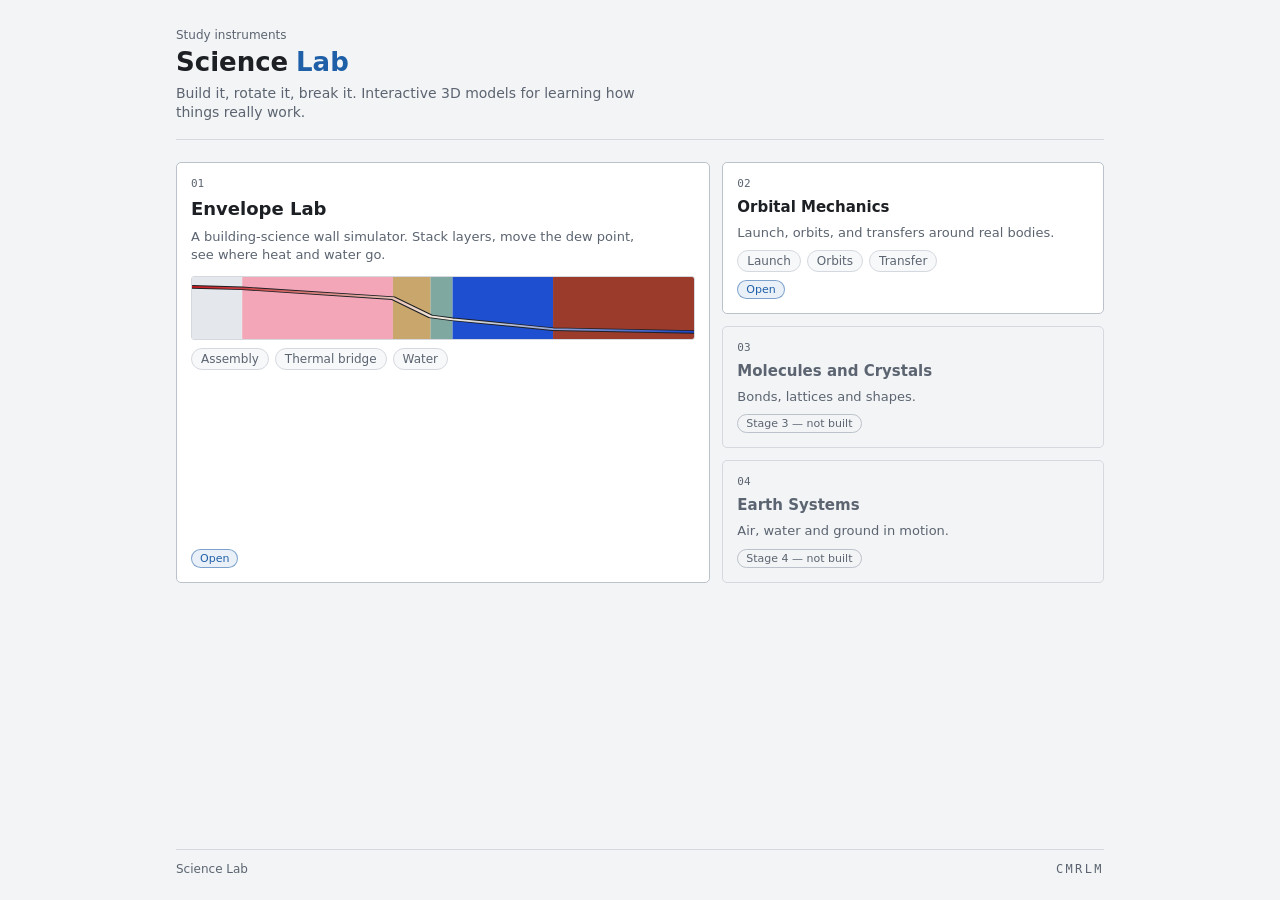
==== commit 46533fba: "Add orbital physics and body data (work in progress) Two-body orbit math with tests, real body data," ====
--- a/index.html
+++ b/index.html
@@ -33,6 +33,8 @@
   .module.live { background: var(--paper-2); border-color: var(--line-strong); }
   .module.live:hover { border-color: var(--accent-edge); background: var(--paper-3); }
   .module.live h2 { font-size: 18px; }
+  @media (min-width: 700px) { .module.live.compact { grid-row: auto; } }
+  .module.live.compact h2 { font-size: 15px; }
   .module.live .status { background: var(--accent-soft); color: var(--accent); border-color: var(--accent-edge); }
   .module.live:focus-visible { outline: 2px solid var(--accent); outline-offset: 1px; }
   .module.off { background: transparent; }
@@ -71,12 +73,13 @@
       <div class="chips"><span class="chip">Assembly</span><span class="chip">Thermal bridge</span><span class="chip">Water</span></div>
       <span class="status">Open</span>
     </a>
-    <div class="module off" aria-disabled="true">
+    <a class="module live compact" href="orbital/">
       <span class="num-tag">02</span>
       <h2>Orbital Mechanics</h2>
-      <p>Orbits, transfers and gravity.</p>
-      <span class="status">Stage 2 &mdash; not built</span>
-    </div>
+      <p>Launch, orbits, and transfers around real bodies.</p>
+      <div class="chips"><span class="chip">Launch</span><span class="chip">Orbits</span><span class="chip">Transfer</span></div>
+      <span class="status">Open</span>
+    </a>
     <div class="module off" aria-disabled="true">
       <span class="num-tag">03</span>
       <h2>Molecules and Crystals</h2>
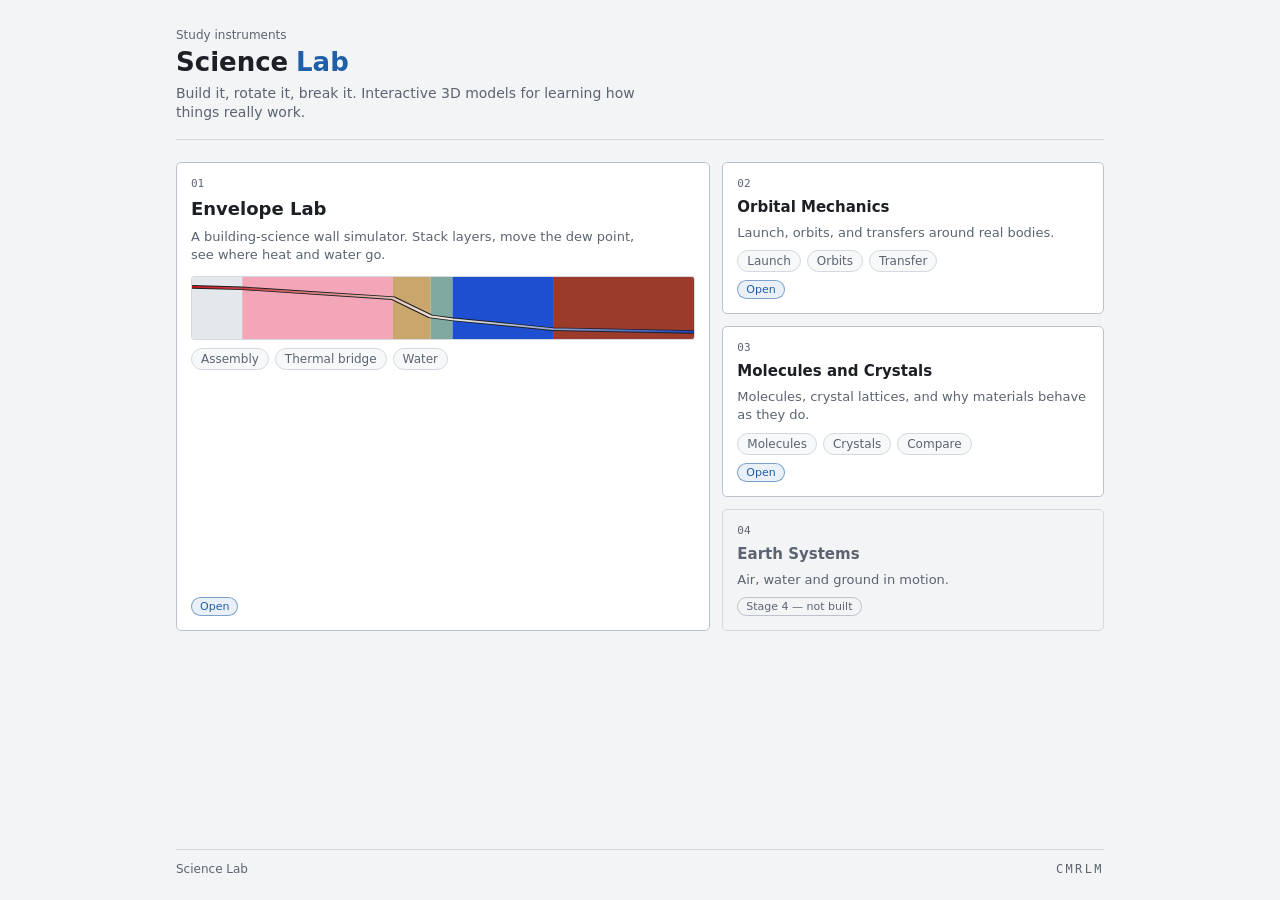
==== commit 7a9dec5a: "Add the Stage 3 shell and 3D atom viewer (work in progress) Co-Authored-By: Claude Fable 5.2 <norepl" ====
--- a/index.html
+++ b/index.html
@@ -80,12 +80,13 @@
       <div class="chips"><span class="chip">Launch</span><span class="chip">Orbits</span><span class="chip">Transfer</span></div>
       <span class="status">Open</span>
     </a>
-    <div class="module off" aria-disabled="true">
+    <a class="module live compact" href="molecules/">
       <span class="num-tag">03</span>
       <h2>Molecules and Crystals</h2>
-      <p>Bonds, lattices and shapes.</p>
-      <span class="status">Stage 3 &mdash; not built</span>
-    </div>
+      <p>Molecules, crystal lattices, and why materials behave as they do.</p>
+      <div class="chips"><span class="chip">Molecules</span><span class="chip">Crystals</span><span class="chip">Compare</span></div>
+      <span class="status">Open</span>
+    </a>
     <div class="module off" aria-disabled="true">
       <span class="num-tag">04</span>
       <h2>Earth Systems</h2>
